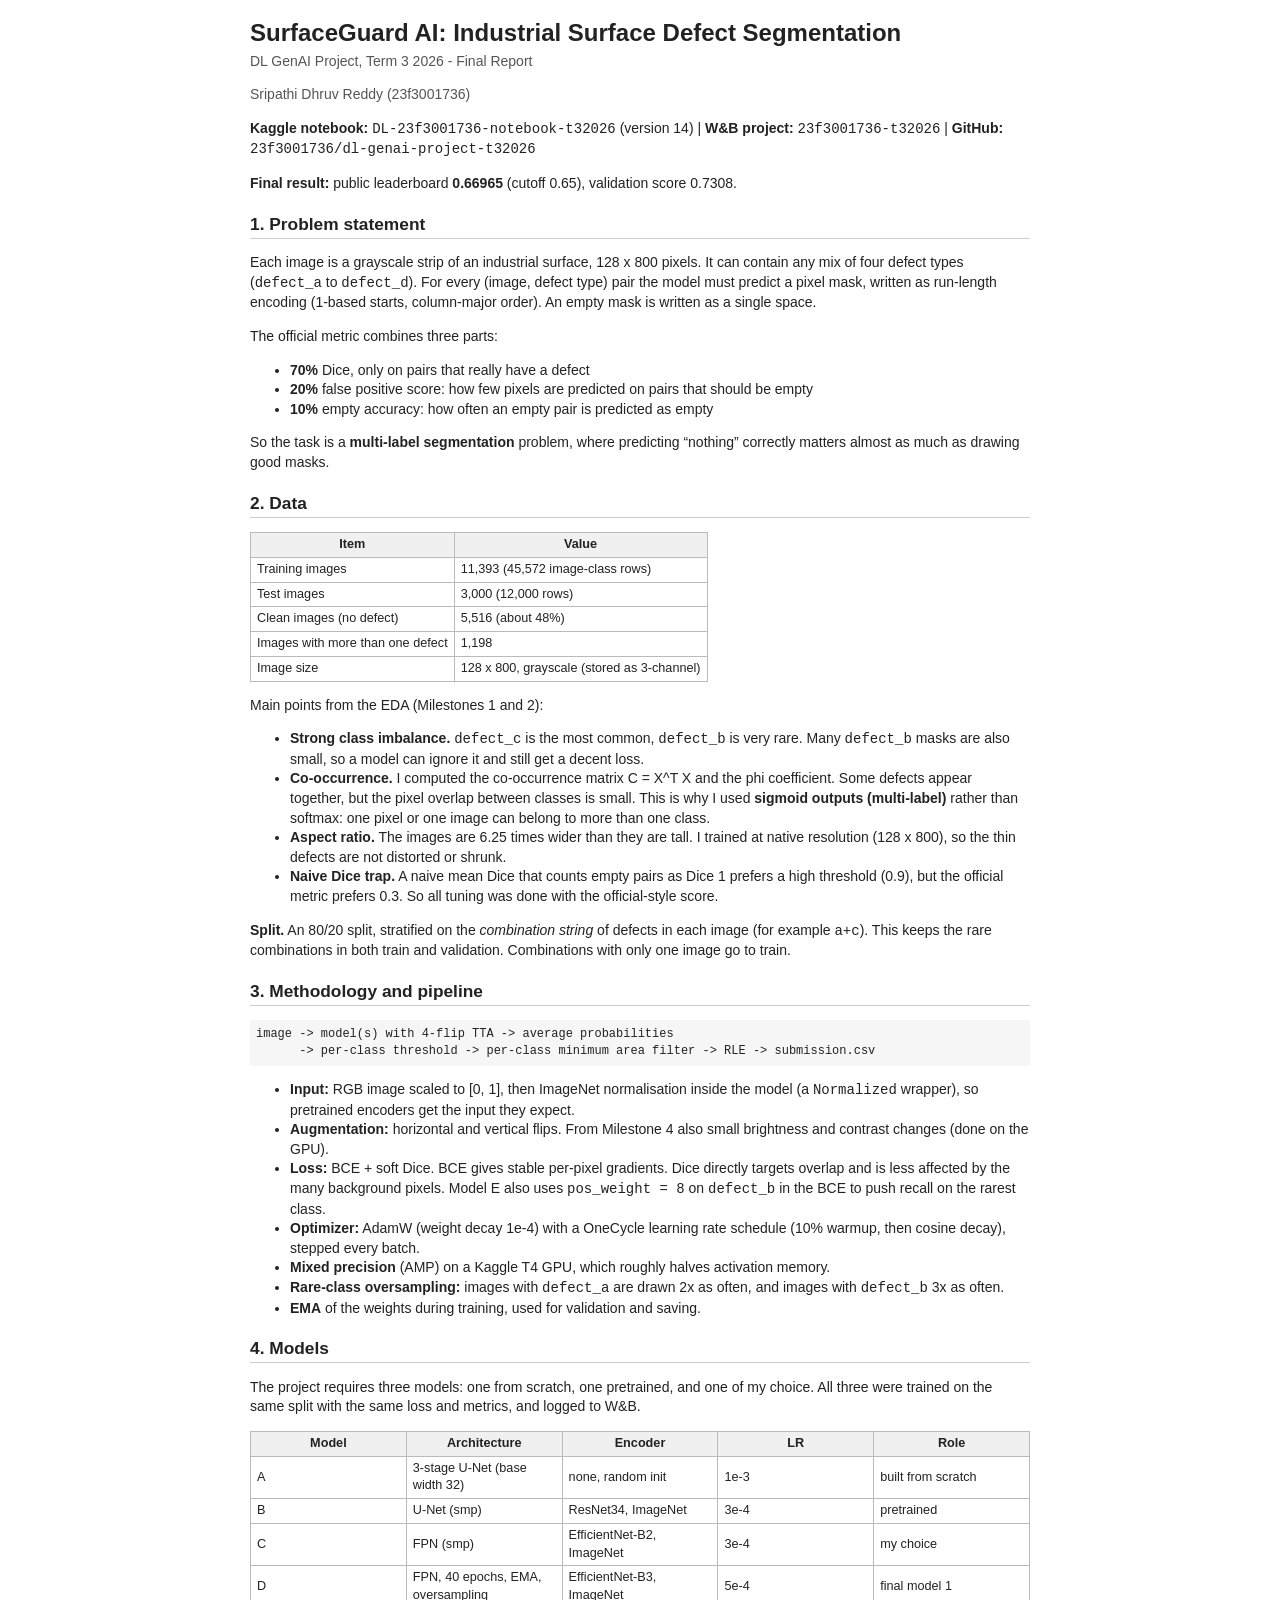
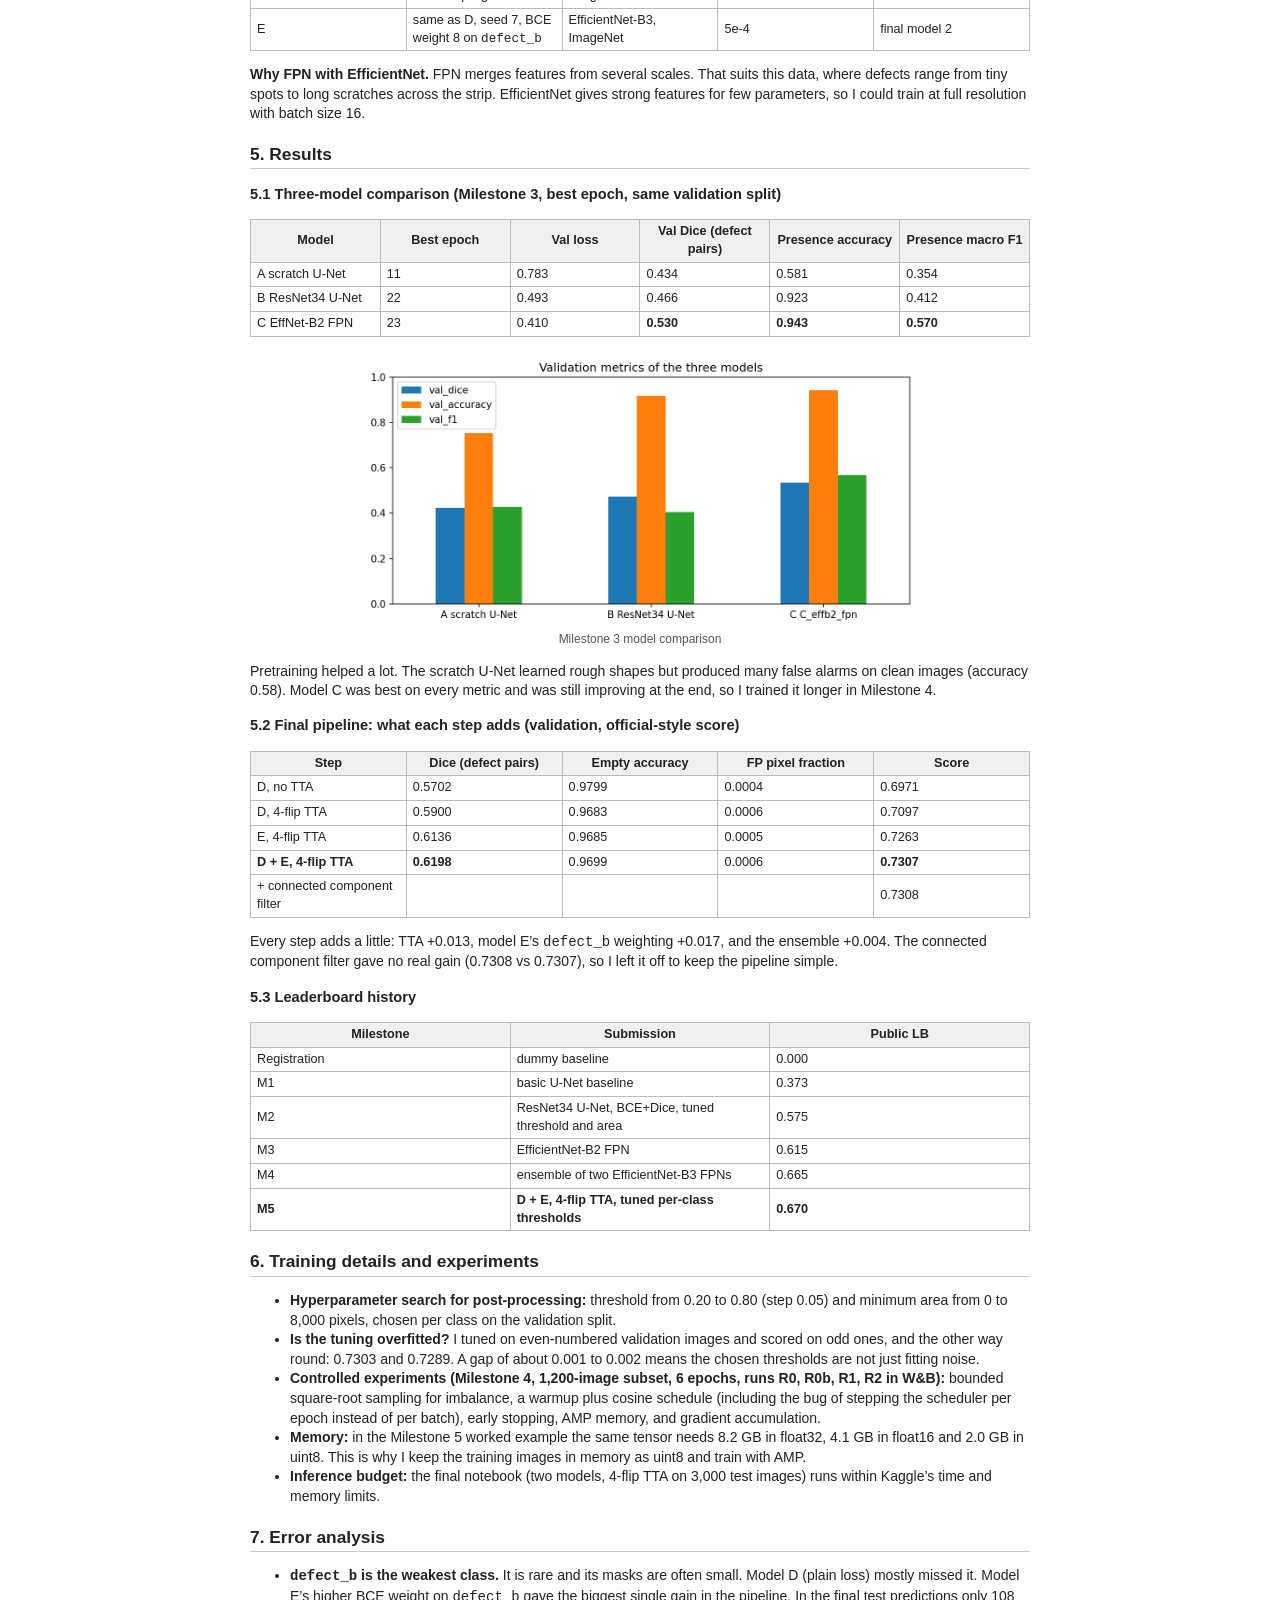
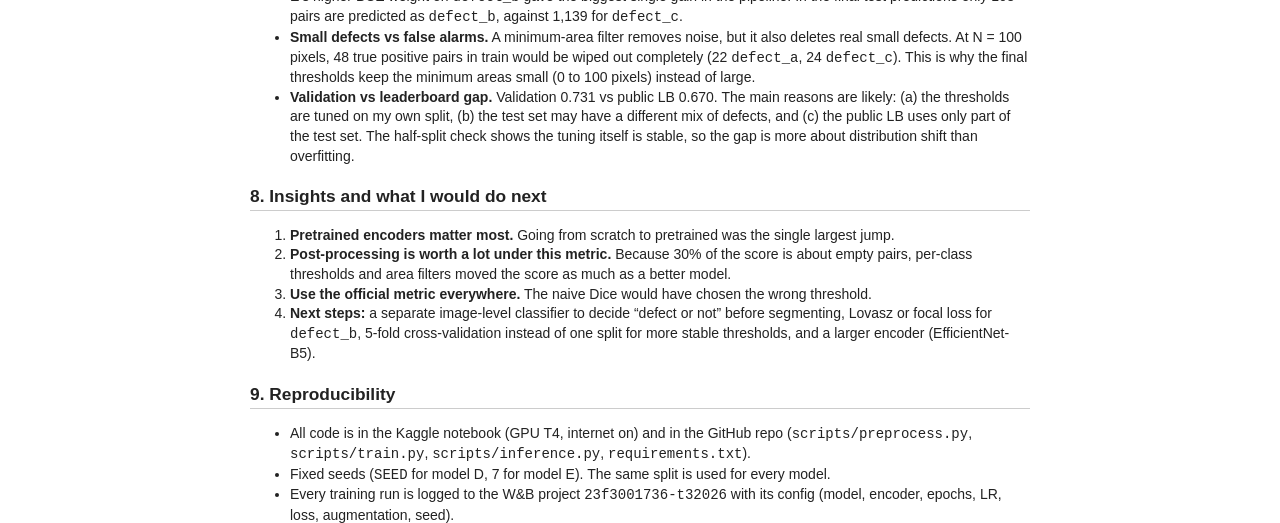
==== reports/final/report.html @ 0ddbcb88 "Add final report and Milestone 5 notes in README Co-Authored-By: Claude Opus 5.5 <noreply@anthropic." ====
<!DOCTYPE html>
<html xmlns="http://www.w3.org/1999/xhtml" lang xml:lang>
<head>
  <meta charset="utf-8" />
  <meta name="generator" content="pandoc" />
  <meta name="viewport" content="width=device-width, initial-scale=1.0, user-scalable=yes" />
  <meta name="author" content="Sripathi Dhruv Reddy (23f3001736)" />
  <title>SurfaceGuard AI: Industrial Surface Defect Segmentation</title>
  <style>

code{white-space: pre-wrap;}
span.smallcaps{font-variant: small-caps;}
div.columns{display: flex; gap: min(4vw, 1.5em);}
div.column{flex: auto; overflow-x: auto;}
div.hanging-indent{margin-left: 1.5em; text-indent: -1.5em;}

ul.task-list[class]{list-style: none;}
ul.task-list li input[type="checkbox"] {
font-size: inherit;
width: 0.8em;
margin: 0 0.8em 0.2em -1.6em;
vertical-align: middle;
}
.display.math{display: block; text-align: center; margin: 0.5rem auto;}
</style>
  <style type="text/css">body{font-family:Helvetica,Arial,sans-serif;font-size:10.5pt;line-height:1.4;max-width:780px;margin:auto;color:#222}
h1.title{font-size:18pt;margin-bottom:0}.subtitle{margin-top:2px;color:#555}.author{color:#555}
h2{font-size:13pt;border-bottom:1px solid #ccc;padding-bottom:2px;margin-top:18px}h3{font-size:11pt}
table{border-collapse:collapse;margin:6px 0;font-size:9.5pt}th,td{border:1px solid #bbb;padding:3px 6px}th{background:#f0f0f0}
pre{background:#f6f6f6;padding:6px;font-size:9pt}img{display:block;margin:auto}figcaption{text-align:center;font-size:9pt;color:#555}
@page{size:A4;margin:16mm}
</style>
</head>
<body>
<header id="title-block-header">
<h1 class="title">SurfaceGuard AI: Industrial Surface Defect
Segmentation</h1>
<p class="subtitle">DL GenAI Project, Term 3 2026 - Final Report</p>
<p class="author">Sripathi Dhruv Reddy (23f3001736)</p>
</header>
<p><strong>Kaggle notebook:</strong>
<code>DL-23f3001736-notebook-t32026</code> (version 14) |
<strong>W&amp;B project:</strong> <code>23f3001736-t32026</code> |
<strong>GitHub:</strong>
<code>23f3001736/dl-genai-project-t32026</code></p>
<p><strong>Final result:</strong> public leaderboard
<strong>0.66965</strong> (cutoff 0.65), validation score 0.7308.</p>
<h2 id="problem-statement">1. Problem statement</h2>
<p>Each image is a grayscale strip of an industrial surface, 128 x 800
pixels. It can contain any mix of four defect types
(<code>defect_a</code> to <code>defect_d</code>). For every (image,
defect type) pair the model must predict a pixel mask, written as
run-length encoding (1-based starts, column-major order). An empty mask
is written as a single space.</p>
<p>The official metric combines three parts:</p>
<ul>
<li><strong>70%</strong> Dice, only on pairs that really have a
defect</li>
<li><strong>20%</strong> false positive score: how few pixels are
predicted on pairs that should be empty</li>
<li><strong>10%</strong> empty accuracy: how often an empty pair is
predicted as empty</li>
</ul>
<p>So the task is a <strong>multi-label segmentation</strong> problem,
where predicting “nothing” correctly matters almost as much as drawing
good masks.</p>
<h2 id="data">2. Data</h2>
<table>
<thead>
<tr>
<th>Item</th>
<th>Value</th>
</tr>
</thead>
<tbody>
<tr>
<td>Training images</td>
<td>11,393 (45,572 image-class rows)</td>
</tr>
<tr>
<td>Test images</td>
<td>3,000 (12,000 rows)</td>
</tr>
<tr>
<td>Clean images (no defect)</td>
<td>5,516 (about 48%)</td>
</tr>
<tr>
<td>Images with more than one defect</td>
<td>1,198</td>
</tr>
<tr>
<td>Image size</td>
<td>128 x 800, grayscale (stored as 3-channel)</td>
</tr>
</tbody>
</table>
<p>Main points from the EDA (Milestones 1 and 2):</p>
<ul>
<li><strong>Strong class imbalance.</strong> <code>defect_c</code> is
the most common, <code>defect_b</code> is very rare. Many
<code>defect_b</code> masks are also small, so a model can ignore it and
still get a decent loss.</li>
<li><strong>Co-occurrence.</strong> I computed the co-occurrence matrix
C = X^T X and the phi coefficient. Some defects appear together, but the
pixel overlap between classes is small. This is why I used
<strong>sigmoid outputs (multi-label)</strong> rather than softmax: one
pixel or one image can belong to more than one class.</li>
<li><strong>Aspect ratio.</strong> The images are 6.25 times wider than
they are tall. I trained at native resolution (128 x 800), so the thin
defects are not distorted or shrunk.</li>
<li><strong>Naive Dice trap.</strong> A naive mean Dice that counts
empty pairs as Dice 1 prefers a high threshold (0.9), but the official
metric prefers 0.3. So all tuning was done with the official-style
score.</li>
</ul>
<p><strong>Split.</strong> An 80/20 split, stratified on the
<em>combination string</em> of defects in each image (for example
<code>a+c</code>). This keeps the rare combinations in both train and
validation. Combinations with only one image go to train.</p>
<h2 id="methodology-and-pipeline">3. Methodology and pipeline</h2>
<pre><code>image -&gt; model(s) with 4-flip TTA -&gt; average probabilities
      -&gt; per-class threshold -&gt; per-class minimum area filter -&gt; RLE -&gt; submission.csv</code></pre>
<ul>
<li><strong>Input:</strong> RGB image scaled to [0, 1], then ImageNet
normalisation inside the model (a <code>Normalized</code> wrapper), so
pretrained encoders get the input they expect.</li>
<li><strong>Augmentation:</strong> horizontal and vertical flips. From
Milestone 4 also small brightness and contrast changes (done on the
GPU).</li>
<li><strong>Loss:</strong> BCE + soft Dice. BCE gives stable per-pixel
gradients. Dice directly targets overlap and is less affected by the
many background pixels. Model E also uses <code>pos_weight = 8</code> on
<code>defect_b</code> in the BCE to push recall on the rarest
class.</li>
<li><strong>Optimizer:</strong> AdamW (weight decay 1e-4) with a
OneCycle learning rate schedule (10% warmup, then cosine decay), stepped
every batch.</li>
<li><strong>Mixed precision</strong> (AMP) on a Kaggle T4 GPU, which
roughly halves activation memory.</li>
<li><strong>Rare-class oversampling:</strong> images with
<code>defect_a</code> are drawn 2x as often, and images with
<code>defect_b</code> 3x as often.</li>
<li><strong>EMA</strong> of the weights during training, used for
validation and saving.</li>
</ul>
<h2 id="models">4. Models</h2>
<p>The project requires three models: one from scratch, one pretrained,
and one of my choice. All three were trained on the same split with the
same loss and metrics, and logged to W&amp;B.</p>
<table>
<colgroup>
<col style="width: 20%" />
<col style="width: 20%" />
<col style="width: 20%" />
<col style="width: 20%" />
<col style="width: 20%" />
</colgroup>
<thead>
<tr>
<th>Model</th>
<th>Architecture</th>
<th>Encoder</th>
<th>LR</th>
<th>Role</th>
</tr>
</thead>
<tbody>
<tr>
<td>A</td>
<td>3-stage U-Net (base width 32)</td>
<td>none, random init</td>
<td>1e-3</td>
<td>built from scratch</td>
</tr>
<tr>
<td>B</td>
<td>U-Net (smp)</td>
<td>ResNet34, ImageNet</td>
<td>3e-4</td>
<td>pretrained</td>
</tr>
<tr>
<td>C</td>
<td>FPN (smp)</td>
<td>EfficientNet-B2, ImageNet</td>
<td>3e-4</td>
<td>my choice</td>
</tr>
<tr>
<td>D</td>
<td>FPN, 40 epochs, EMA, oversampling</td>
<td>EfficientNet-B3, ImageNet</td>
<td>5e-4</td>
<td>final model 1</td>
</tr>
<tr>
<td>E</td>
<td>same as D, seed 7, BCE weight 8 on <code>defect_b</code></td>
<td>EfficientNet-B3, ImageNet</td>
<td>5e-4</td>
<td>final model 2</td>
</tr>
</tbody>
</table>
<p><strong>Why FPN with EfficientNet.</strong> FPN merges features from
several scales. That suits this data, where defects range from tiny
spots to long scratches across the strip. EfficientNet gives strong
features for few parameters, so I could train at full resolution with
batch size 16.</p>
<h2 id="results">5. Results</h2>
<h3 id="three-model-comparison-milestone-3-best-epoch-same-validation-split">5.1
Three-model comparison (Milestone 3, best epoch, same validation
split)</h3>
<table style="width:100%;">
<colgroup>
<col style="width: 16%" />
<col style="width: 16%" />
<col style="width: 16%" />
<col style="width: 16%" />
<col style="width: 16%" />
<col style="width: 16%" />
</colgroup>
<thead>
<tr>
<th>Model</th>
<th>Best epoch</th>
<th>Val loss</th>
<th>Val Dice (defect pairs)</th>
<th>Presence accuracy</th>
<th>Presence macro F1</th>
</tr>
</thead>
<tbody>
<tr>
<td>A scratch U-Net</td>
<td>11</td>
<td>0.783</td>
<td>0.434</td>
<td>0.581</td>
<td>0.354</td>
</tr>
<tr>
<td>B ResNet34 U-Net</td>
<td>22</td>
<td>0.493</td>
<td>0.466</td>
<td>0.923</td>
<td>0.412</td>
</tr>
<tr>
<td>C EffNet-B2 FPN</td>
<td>23</td>
<td>0.410</td>
<td><strong>0.530</strong></td>
<td><strong>0.943</strong></td>
<td><strong>0.570</strong></td>
</tr>
</tbody>
</table>
<figure>
<img role="img" aria-label="Milestone 3 model comparison" src="[data-uri]" style="width:80.0%" alt="Milestone 3 model comparison" />
<figcaption aria-hidden="true">Milestone 3 model comparison</figcaption>
</figure>
<p>Pretraining helped a lot. The scratch U-Net learned rough shapes but
produced many false alarms on clean images (accuracy 0.58). Model C was
best on every metric and was still improving at the end, so I trained it
longer in Milestone 4.</p>
<h3 id="final-pipeline-what-each-step-adds-validation-official-style-score">5.2
Final pipeline: what each step adds (validation, official-style
score)</h3>
<table>
<colgroup>
<col style="width: 20%" />
<col style="width: 20%" />
<col style="width: 20%" />
<col style="width: 20%" />
<col style="width: 20%" />
</colgroup>
<thead>
<tr>
<th>Step</th>
<th>Dice (defect pairs)</th>
<th>Empty accuracy</th>
<th>FP pixel fraction</th>
<th>Score</th>
</tr>
</thead>
<tbody>
<tr>
<td>D, no TTA</td>
<td>0.5702</td>
<td>0.9799</td>
<td>0.0004</td>
<td>0.6971</td>
</tr>
<tr>
<td>D, 4-flip TTA</td>
<td>0.5900</td>
<td>0.9683</td>
<td>0.0006</td>
<td>0.7097</td>
</tr>
<tr>
<td>E, 4-flip TTA</td>
<td>0.6136</td>
<td>0.9685</td>
<td>0.0005</td>
<td>0.7263</td>
</tr>
<tr>
<td><strong>D + E, 4-flip TTA</strong></td>
<td><strong>0.6198</strong></td>
<td>0.9699</td>
<td>0.0006</td>
<td><strong>0.7307</strong></td>
</tr>
<tr>
<td>+ connected component filter</td>
<td></td>
<td></td>
<td></td>
<td>0.7308</td>
</tr>
</tbody>
</table>
<p>Every step adds a little: TTA +0.013, model E’s <code>defect_b</code>
weighting +0.017, and the ensemble +0.004. The connected component
filter gave no real gain (0.7308 vs 0.7307), so I left it off to keep
the pipeline simple.</p>
<h3 id="leaderboard-history">5.3 Leaderboard history</h3>
<table>
<colgroup>
<col style="width: 33%" />
<col style="width: 33%" />
<col style="width: 33%" />
</colgroup>
<thead>
<tr>
<th>Milestone</th>
<th>Submission</th>
<th>Public LB</th>
</tr>
</thead>
<tbody>
<tr>
<td>Registration</td>
<td>dummy baseline</td>
<td>0.000</td>
</tr>
<tr>
<td>M1</td>
<td>basic U-Net baseline</td>
<td>0.373</td>
</tr>
<tr>
<td>M2</td>
<td>ResNet34 U-Net, BCE+Dice, tuned threshold and area</td>
<td>0.575</td>
</tr>
<tr>
<td>M3</td>
<td>EfficientNet-B2 FPN</td>
<td>0.615</td>
</tr>
<tr>
<td>M4</td>
<td>ensemble of two EfficientNet-B3 FPNs</td>
<td>0.665</td>
</tr>
<tr>
<td><strong>M5</strong></td>
<td><strong>D + E, 4-flip TTA, tuned per-class thresholds</strong></td>
<td><strong>0.670</strong></td>
</tr>
</tbody>
</table>
<h2 id="training-details-and-experiments">6. Training details and
experiments</h2>
<ul>
<li><strong>Hyperparameter search for post-processing:</strong>
threshold from 0.20 to 0.80 (step 0.05) and minimum area from 0 to 8,000
pixels, chosen per class on the validation split.</li>
<li><strong>Is the tuning overfitted?</strong> I tuned on even-numbered
validation images and scored on odd ones, and the other way round:
0.7303 and 0.7289. A gap of about 0.001 to 0.002 means the chosen
thresholds are not just fitting noise.</li>
<li><strong>Controlled experiments (Milestone 4, 1,200-image subset, 6
epochs, runs R0, R0b, R1, R2 in W&amp;B):</strong> bounded square-root
sampling for imbalance, a warmup plus cosine schedule (including the bug
of stepping the scheduler per epoch instead of per batch), early
stopping, AMP memory, and gradient accumulation.</li>
<li><strong>Memory:</strong> in the Milestone 5 worked example the same
tensor needs 8.2 GB in float32, 4.1 GB in float16 and 2.0 GB in uint8.
This is why I keep the training images in memory as uint8 and train with
AMP.</li>
<li><strong>Inference budget:</strong> the final notebook (two models,
4-flip TTA on 3,000 test images) runs within Kaggle’s time and memory
limits.</li>
</ul>
<h2 id="error-analysis">7. Error analysis</h2>
<ul>
<li><strong><code>defect_b</code> is the weakest class.</strong> It is
rare and its masks are often small. Model D (plain loss) mostly missed
it. Model E’s higher BCE weight on <code>defect_b</code> gave the
biggest single gain in the pipeline. In the final test predictions only
108 pairs are predicted as <code>defect_b</code>, against 1,139 for
<code>defect_c</code>.</li>
<li><strong>Small defects vs false alarms.</strong> A minimum-area
filter removes noise, but it also deletes real small defects. At N = 100
pixels, 48 true positive pairs in train would be wiped out completely
(22 <code>defect_a</code>, 24 <code>defect_c</code>). This is why the
final thresholds keep the minimum areas small (0 to 100 pixels) instead
of large.</li>
<li><strong>Validation vs leaderboard gap.</strong> Validation 0.731 vs
public LB 0.670. The main reasons are likely: (a) the thresholds are
tuned on my own split, (b) the test set may have a different mix of
defects, and (c) the public LB uses only part of the test set. The
half-split check shows the tuning itself is stable, so the gap is more
about distribution shift than overfitting.</li>
</ul>
<h2 id="insights-and-what-i-would-do-next">8. Insights and what I would
do next</h2>
<ol type="1">
<li><strong>Pretrained encoders matter most.</strong> Going from scratch
to pretrained was the single largest jump.</li>
<li><strong>Post-processing is worth a lot under this metric.</strong>
Because 30% of the score is about empty pairs, per-class thresholds and
area filters moved the score as much as a better model.</li>
<li><strong>Use the official metric everywhere.</strong> The naive Dice
would have chosen the wrong threshold.</li>
<li><strong>Next steps:</strong> a separate image-level classifier to
decide “defect or not” before segmenting, Lovasz or focal loss for
<code>defect_b</code>, 5-fold cross-validation instead of one split for
more stable thresholds, and a larger encoder (EfficientNet-B5).</li>
</ol>
<h2 id="reproducibility">9. Reproducibility</h2>
<ul>
<li>All code is in the Kaggle notebook (GPU T4, internet on) and in the
GitHub repo (<code>scripts/preprocess.py</code>,
<code>scripts/train.py</code>, <code>scripts/inference.py</code>,
<code>requirements.txt</code>).</li>
<li>Fixed seeds (<code>SEED</code> for model D, 7 for model E). The same
split is used for every model.</li>
<li>Every training run is logged to the W&amp;B project
<code>23f3001736-t32026</code> with its config (model, encoder, epochs,
LR, loss, augmentation, seed).</li>
</ul>
</body>
</html>
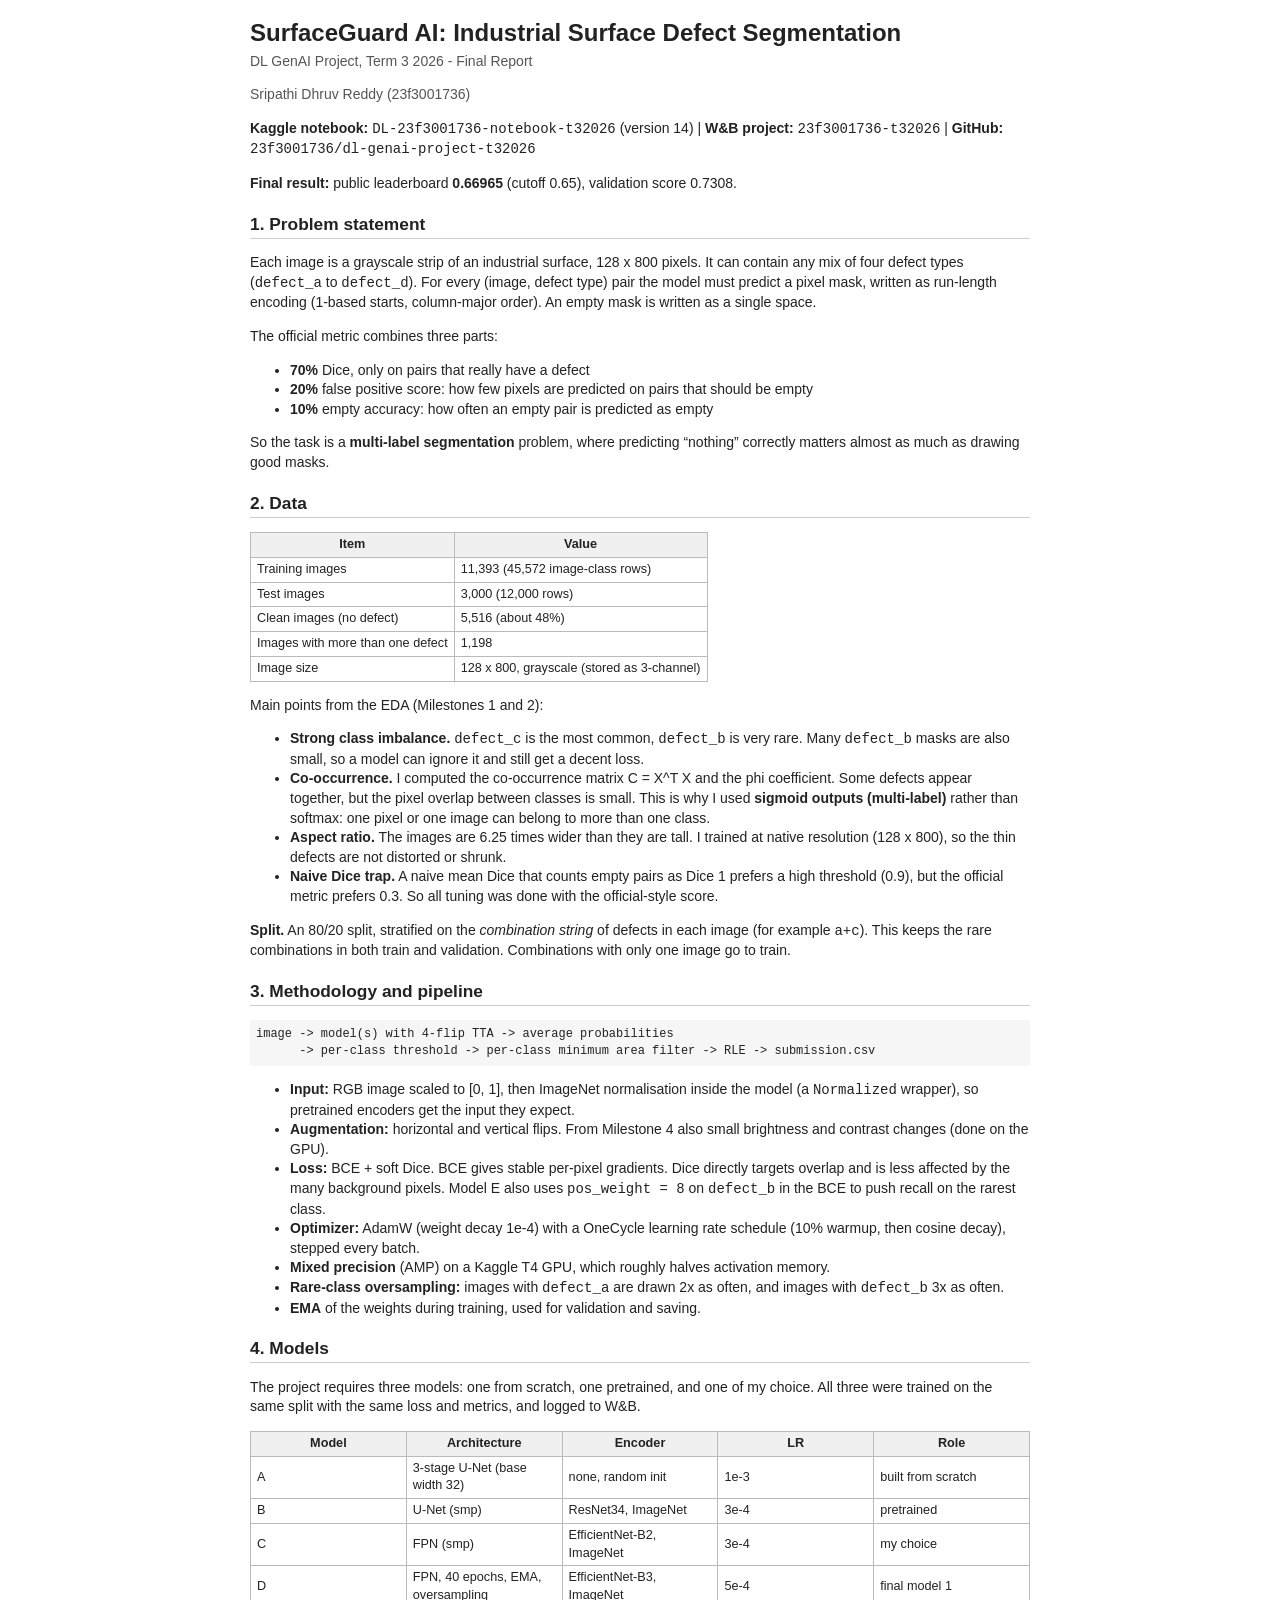
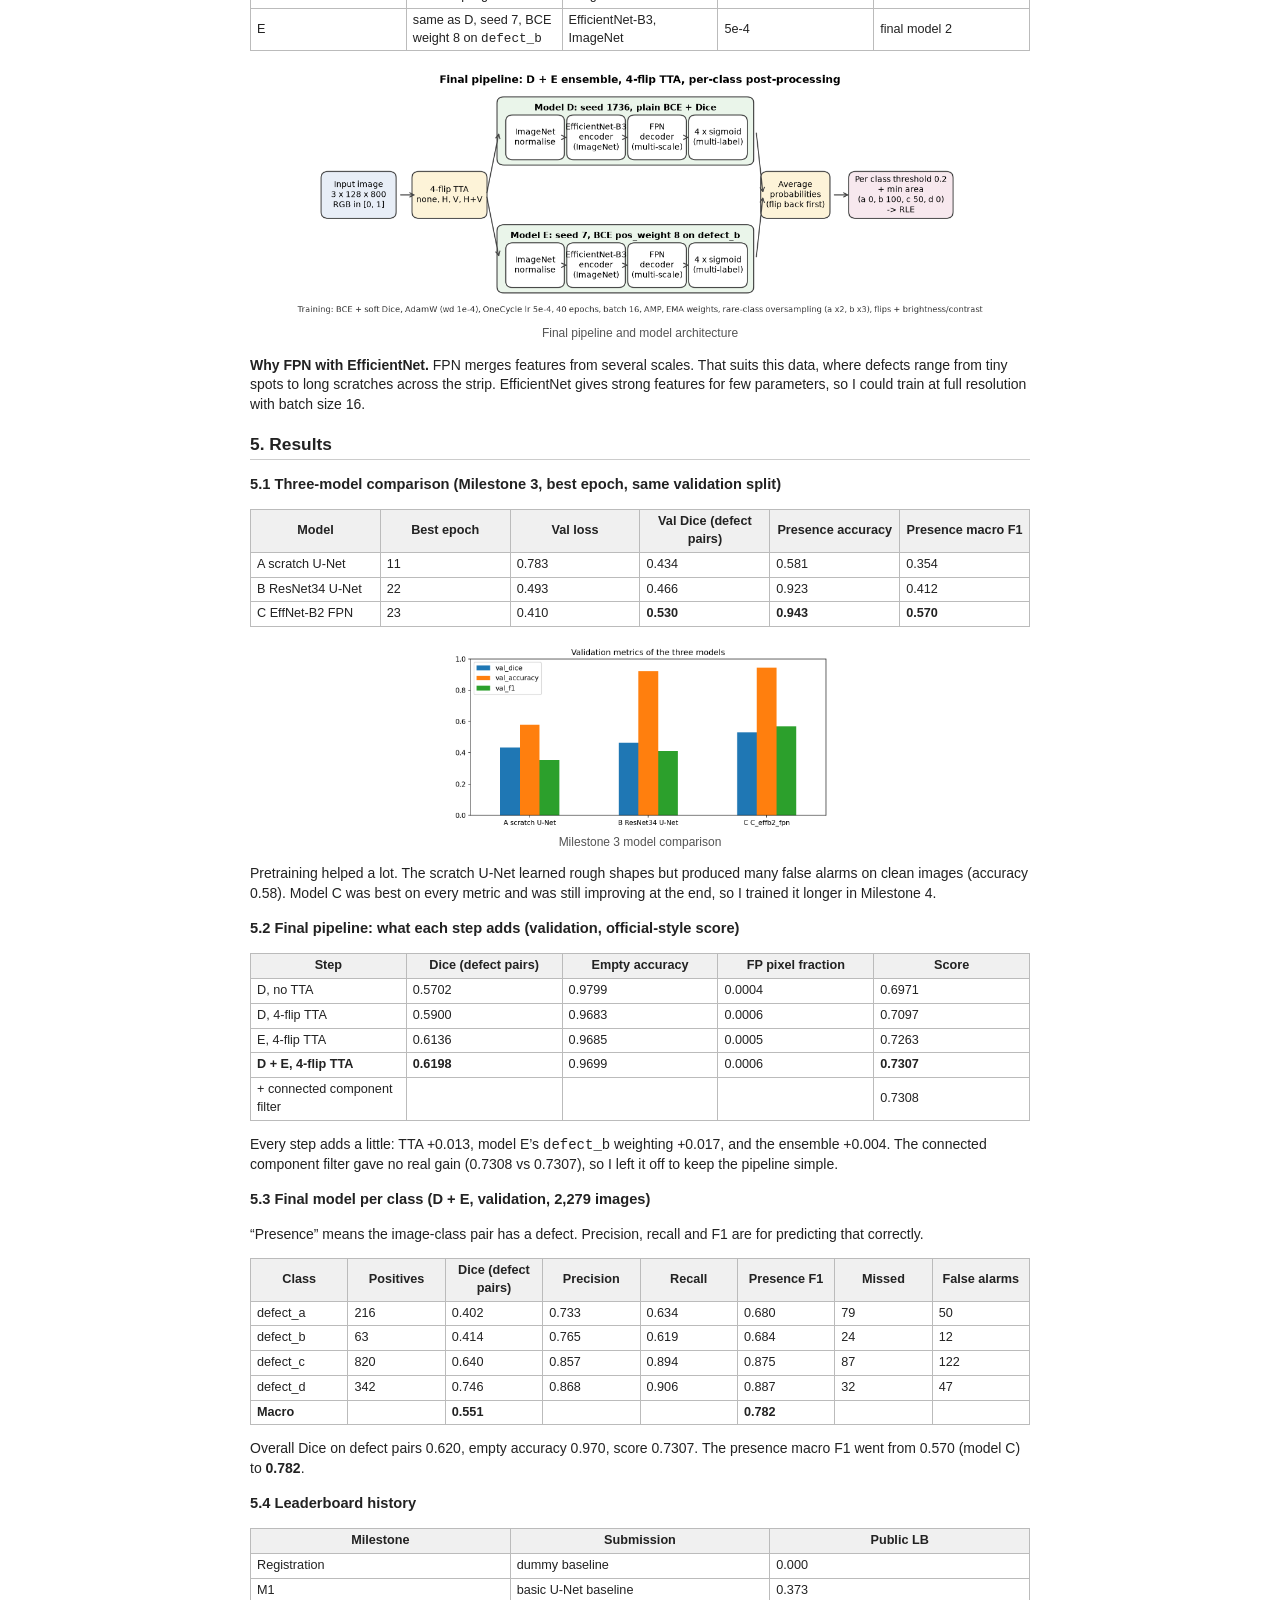
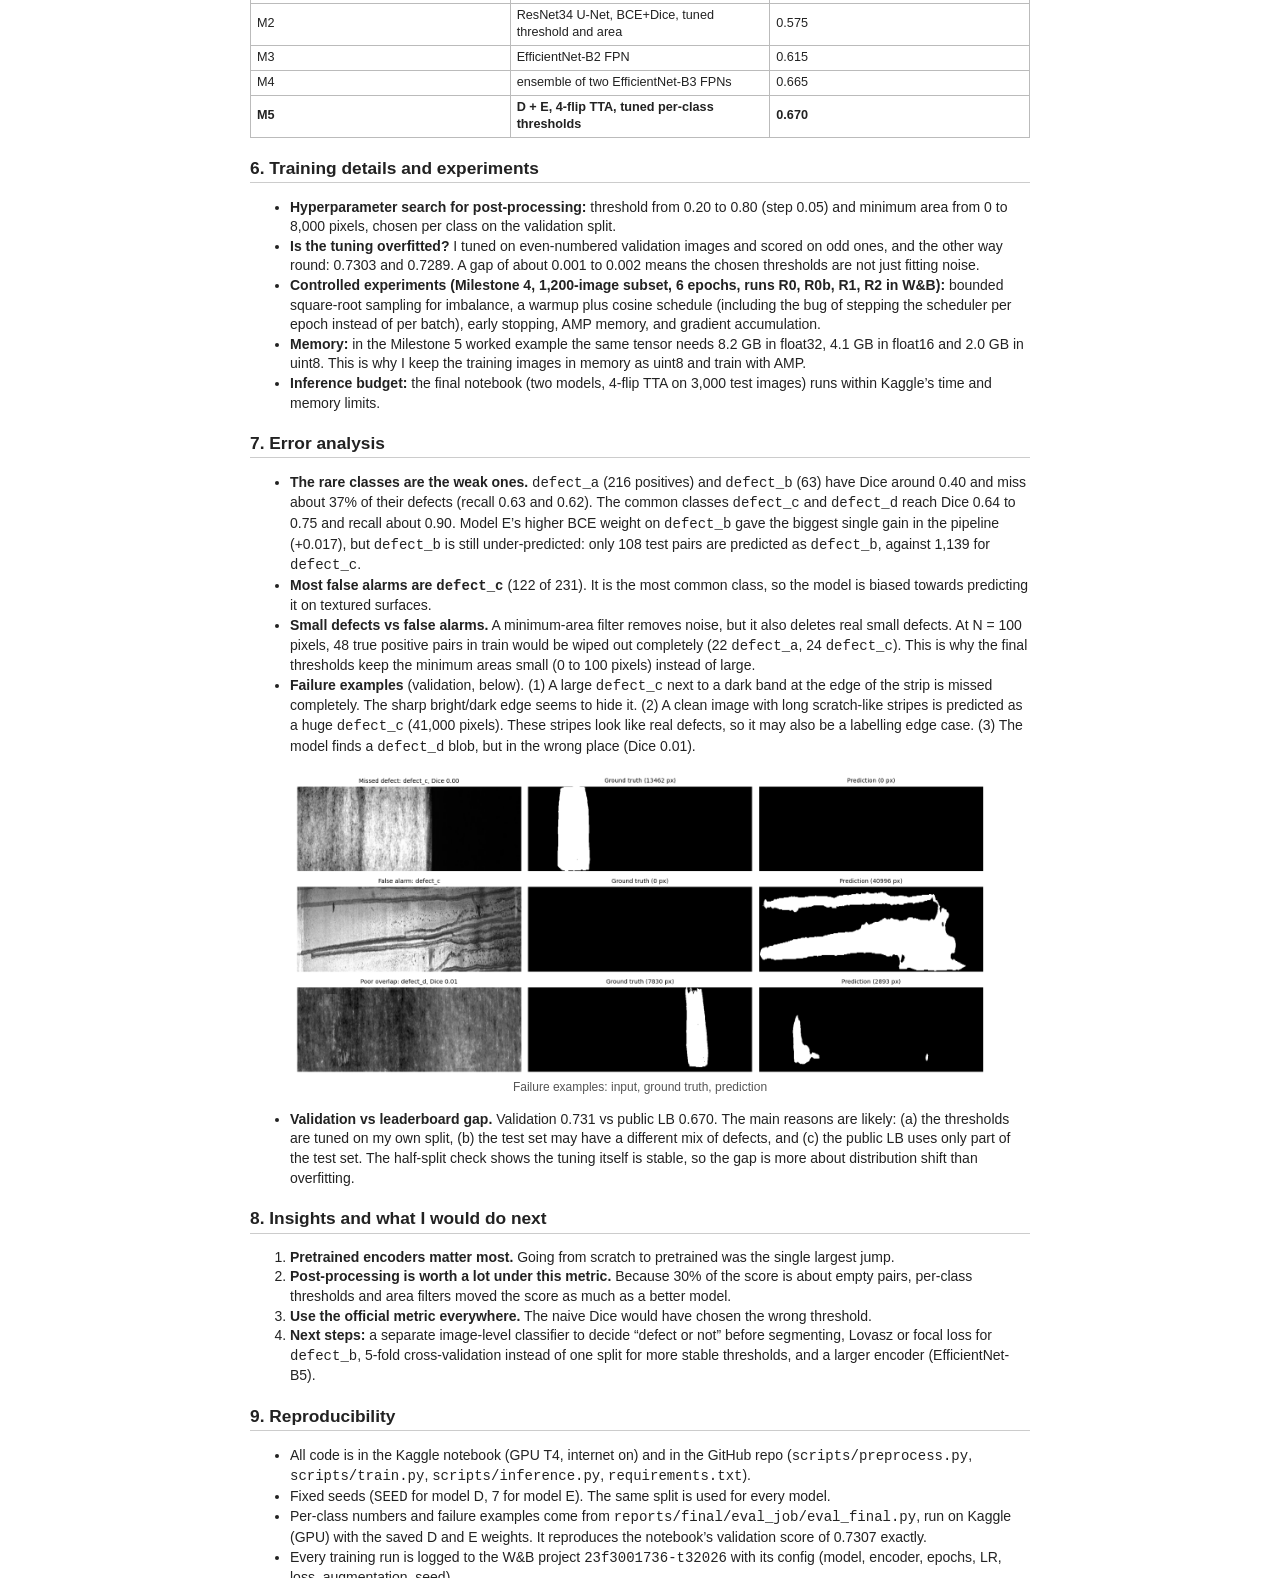
==== commit 4bfd3939: "Report: add architecture diagram, per-class results with macro F1, failure examples Per-class number" ====
--- a/reports/final/report.html
+++ b/reports/final/report.html
@@ -203,6 +203,11 @@
 </tr>
 </tbody>
 </table>
+<figure>
+<img role="img" aria-label="Final pipeline and model architecture" src="[data-uri]" style="width:100.0%" alt="Final pipeline and model architecture" />
+<figcaption aria-hidden="true">Final pipeline and model
+architecture</figcaption>
+</figure>
 <p><strong>Why FPN with EfficientNet.</strong> FPN merges features from
 several scales. That suits this data, where defects range from tiny
 spots to long scratches across the strip. EfficientNet gives strong
@@ -259,7 +264,7 @@
 </tbody>
 </table>
 <figure>
-<img role="img" aria-label="Milestone 3 model comparison" src="[data-uri]" style="width:80.0%" alt="Milestone 3 model comparison" />
+<img role="img" aria-label="Milestone 3 model comparison" src="[data-uri]" style="width:55.0%" alt="Milestone 3 model comparison" />
 <figcaption aria-hidden="true">Milestone 3 model comparison</figcaption>
 </figure>
 <p>Pretraining helped a lot. The scratch U-Net learned rough shapes but
@@ -328,7 +333,90 @@
 weighting +0.017, and the ensemble +0.004. The connected component
 filter gave no real gain (0.7308 vs 0.7307), so I left it off to keep
 the pipeline simple.</p>
-<h3 id="leaderboard-history">5.3 Leaderboard history</h3>
+<h3 id="final-model-per-class-d-e-validation-2279-images">5.3 Final
+model per class (D + E, validation, 2,279 images)</h3>
+<p>“Presence” means the image-class pair has a defect. Precision, recall
+and F1 are for predicting that correctly.</p>
+<table>
+<colgroup>
+<col style="width: 12%" />
+<col style="width: 12%" />
+<col style="width: 12%" />
+<col style="width: 12%" />
+<col style="width: 12%" />
+<col style="width: 12%" />
+<col style="width: 12%" />
+<col style="width: 12%" />
+</colgroup>
+<thead>
+<tr>
+<th>Class</th>
+<th>Positives</th>
+<th>Dice (defect pairs)</th>
+<th>Precision</th>
+<th>Recall</th>
+<th>Presence F1</th>
+<th>Missed</th>
+<th>False alarms</th>
+</tr>
+</thead>
+<tbody>
+<tr>
+<td>defect_a</td>
+<td>216</td>
+<td>0.402</td>
+<td>0.733</td>
+<td>0.634</td>
+<td>0.680</td>
+<td>79</td>
+<td>50</td>
+</tr>
+<tr>
+<td>defect_b</td>
+<td>63</td>
+<td>0.414</td>
+<td>0.765</td>
+<td>0.619</td>
+<td>0.684</td>
+<td>24</td>
+<td>12</td>
+</tr>
+<tr>
+<td>defect_c</td>
+<td>820</td>
+<td>0.640</td>
+<td>0.857</td>
+<td>0.894</td>
+<td>0.875</td>
+<td>87</td>
+<td>122</td>
+</tr>
+<tr>
+<td>defect_d</td>
+<td>342</td>
+<td>0.746</td>
+<td>0.868</td>
+<td>0.906</td>
+<td>0.887</td>
+<td>32</td>
+<td>47</td>
+</tr>
+<tr>
+<td><strong>Macro</strong></td>
+<td></td>
+<td><strong>0.551</strong></td>
+<td></td>
+<td></td>
+<td><strong>0.782</strong></td>
+<td></td>
+<td></td>
+</tr>
+</tbody>
+</table>
+<p>Overall Dice on defect pairs 0.620, empty accuracy 0.970, score
+0.7307. The presence macro F1 went from 0.570 (model C) to
+<strong>0.782</strong>.</p>
+<h3 id="leaderboard-history">5.4 Leaderboard history</h3>
 <table>
 <colgroup>
 <col style="width: 33%" />
@@ -400,18 +488,38 @@
 </ul>
 <h2 id="error-analysis">7. Error analysis</h2>
 <ul>
-<li><strong><code>defect_b</code> is the weakest class.</strong> It is
-rare and its masks are often small. Model D (plain loss) mostly missed
-it. Model E’s higher BCE weight on <code>defect_b</code> gave the
-biggest single gain in the pipeline. In the final test predictions only
-108 pairs are predicted as <code>defect_b</code>, against 1,139 for
-<code>defect_c</code>.</li>
+<li><strong>The rare classes are the weak ones.</strong>
+<code>defect_a</code> (216 positives) and <code>defect_b</code> (63)
+have Dice around 0.40 and miss about 37% of their defects (recall 0.63
+and 0.62). The common classes <code>defect_c</code> and
+<code>defect_d</code> reach Dice 0.64 to 0.75 and recall about 0.90.
+Model E’s higher BCE weight on <code>defect_b</code> gave the biggest
+single gain in the pipeline (+0.017), but <code>defect_b</code> is still
+under-predicted: only 108 test pairs are predicted as
+<code>defect_b</code>, against 1,139 for <code>defect_c</code>.</li>
+<li><strong>Most false alarms are <code>defect_c</code></strong> (122 of
+231). It is the most common class, so the model is biased towards
+predicting it on textured surfaces.</li>
 <li><strong>Small defects vs false alarms.</strong> A minimum-area
 filter removes noise, but it also deletes real small defects. At N = 100
 pixels, 48 true positive pairs in train would be wiped out completely
 (22 <code>defect_a</code>, 24 <code>defect_c</code>). This is why the
 final thresholds keep the minimum areas small (0 to 100 pixels) instead
 of large.</li>
+<li><strong>Failure examples</strong> (validation, below). (1) A large
+<code>defect_c</code> next to a dark band at the edge of the strip is
+missed completely. The sharp bright/dark edge seems to hide it. (2) A
+clean image with long scratch-like stripes is predicted as a huge
+<code>defect_c</code> (41,000 pixels). These stripes look like real
+defects, so it may also be a labelling edge case. (3) The model finds a
+<code>defect_d</code> blob, but in the wrong place (Dice 0.01).</li>
+</ul>
+<figure>
+<img role="img" aria-label="Failure examples: input, ground truth, prediction" src="[data-uri]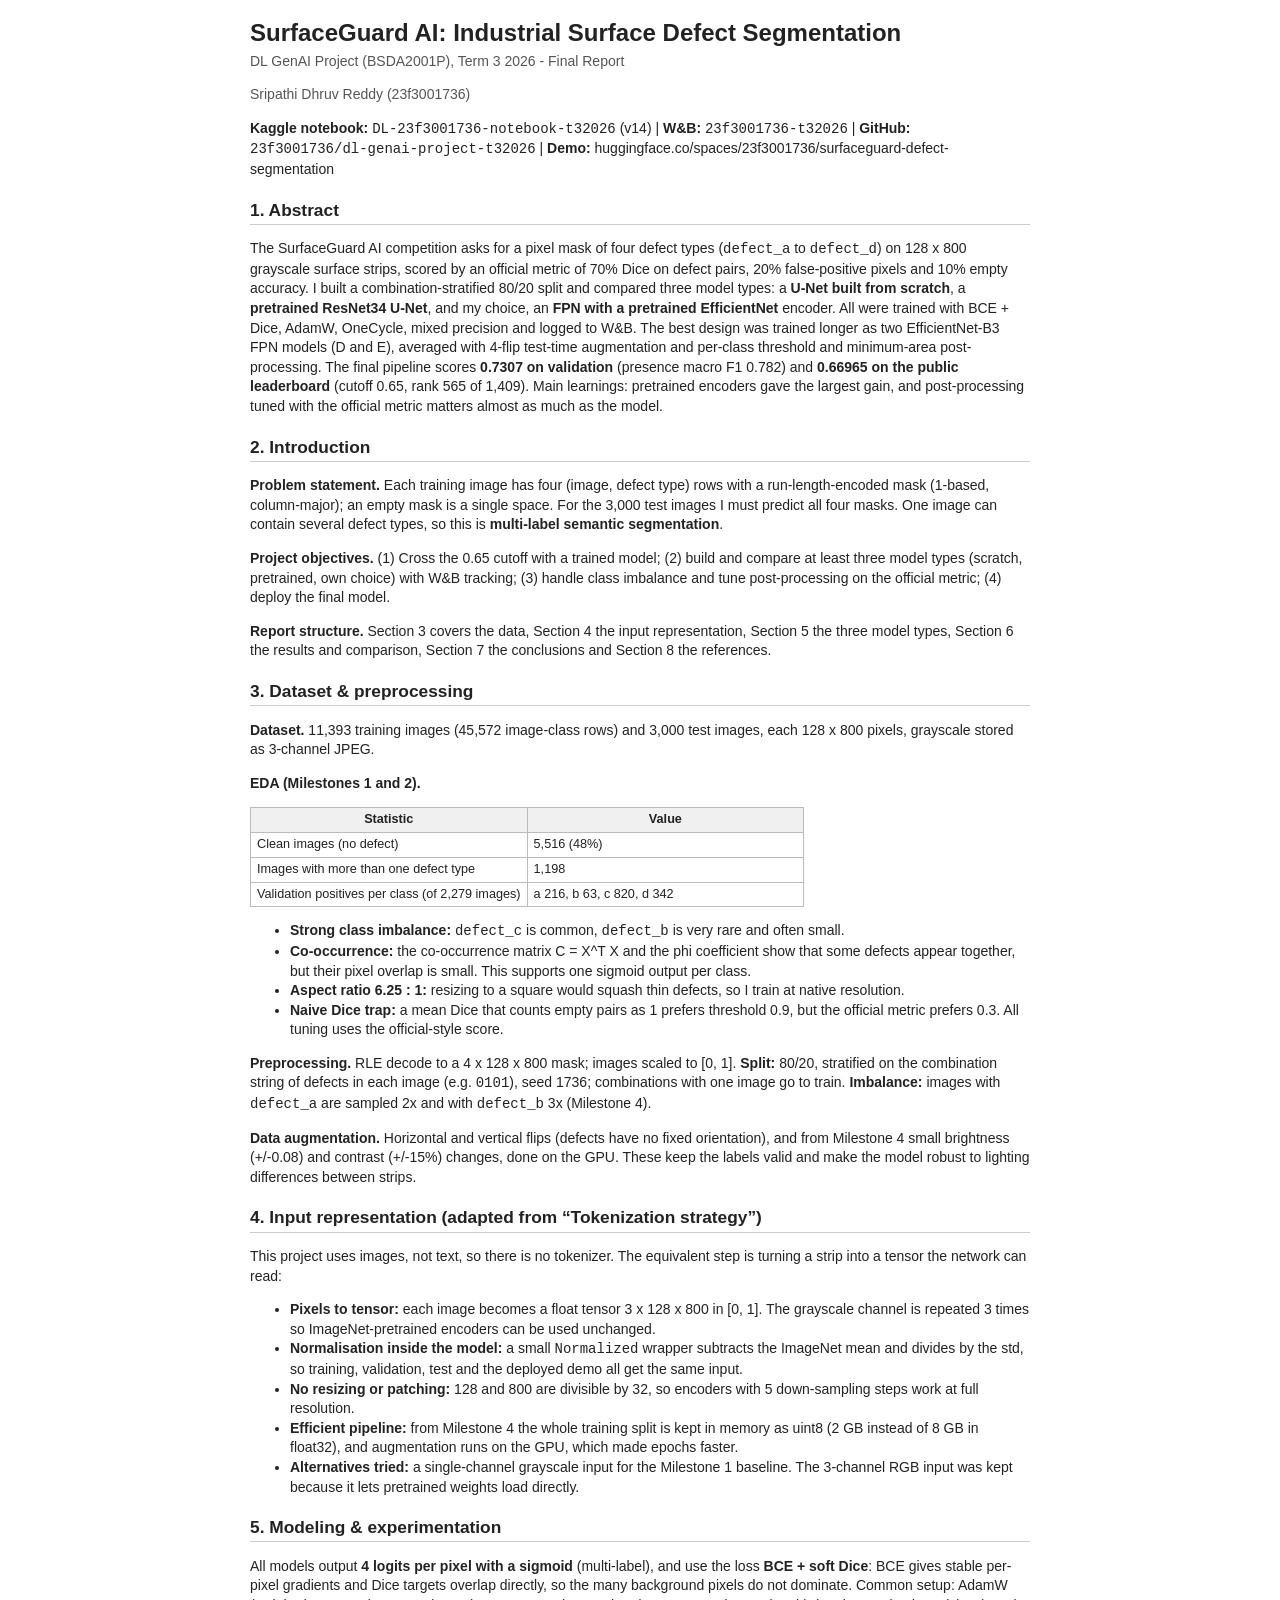
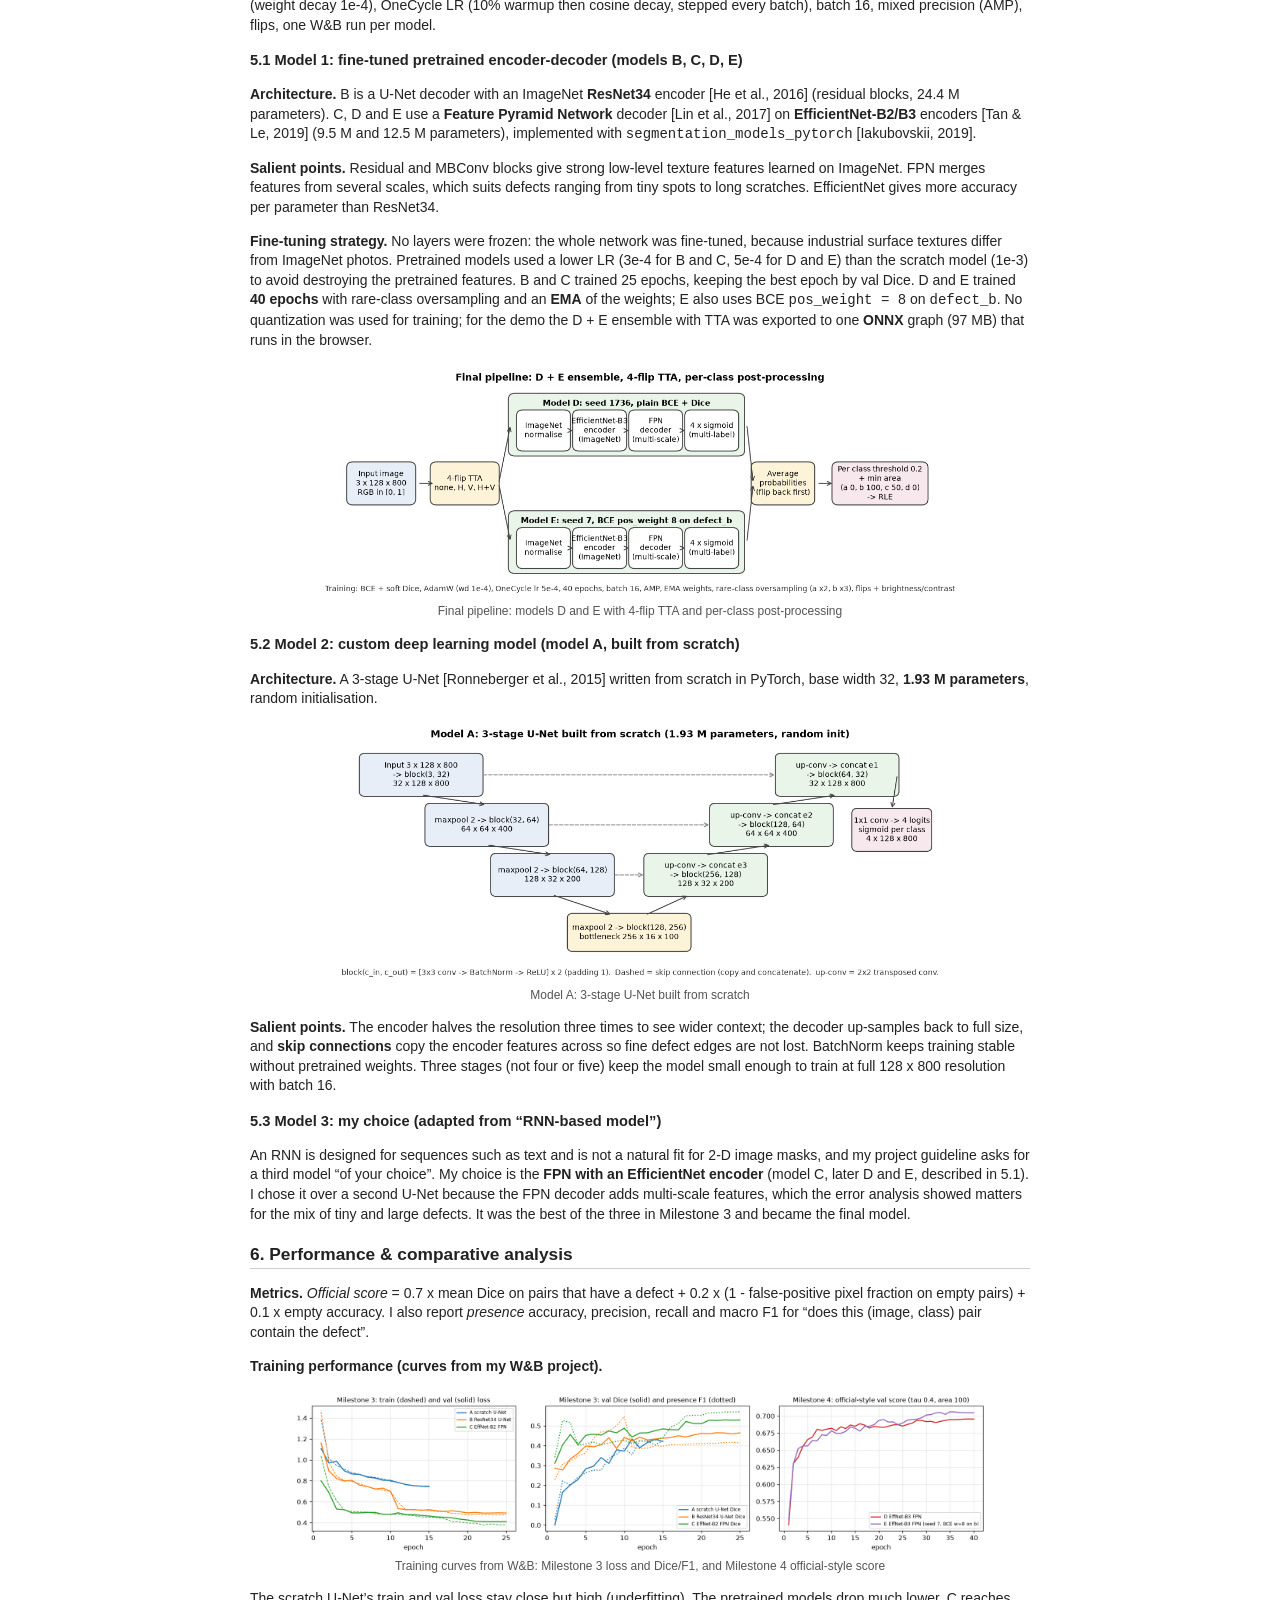
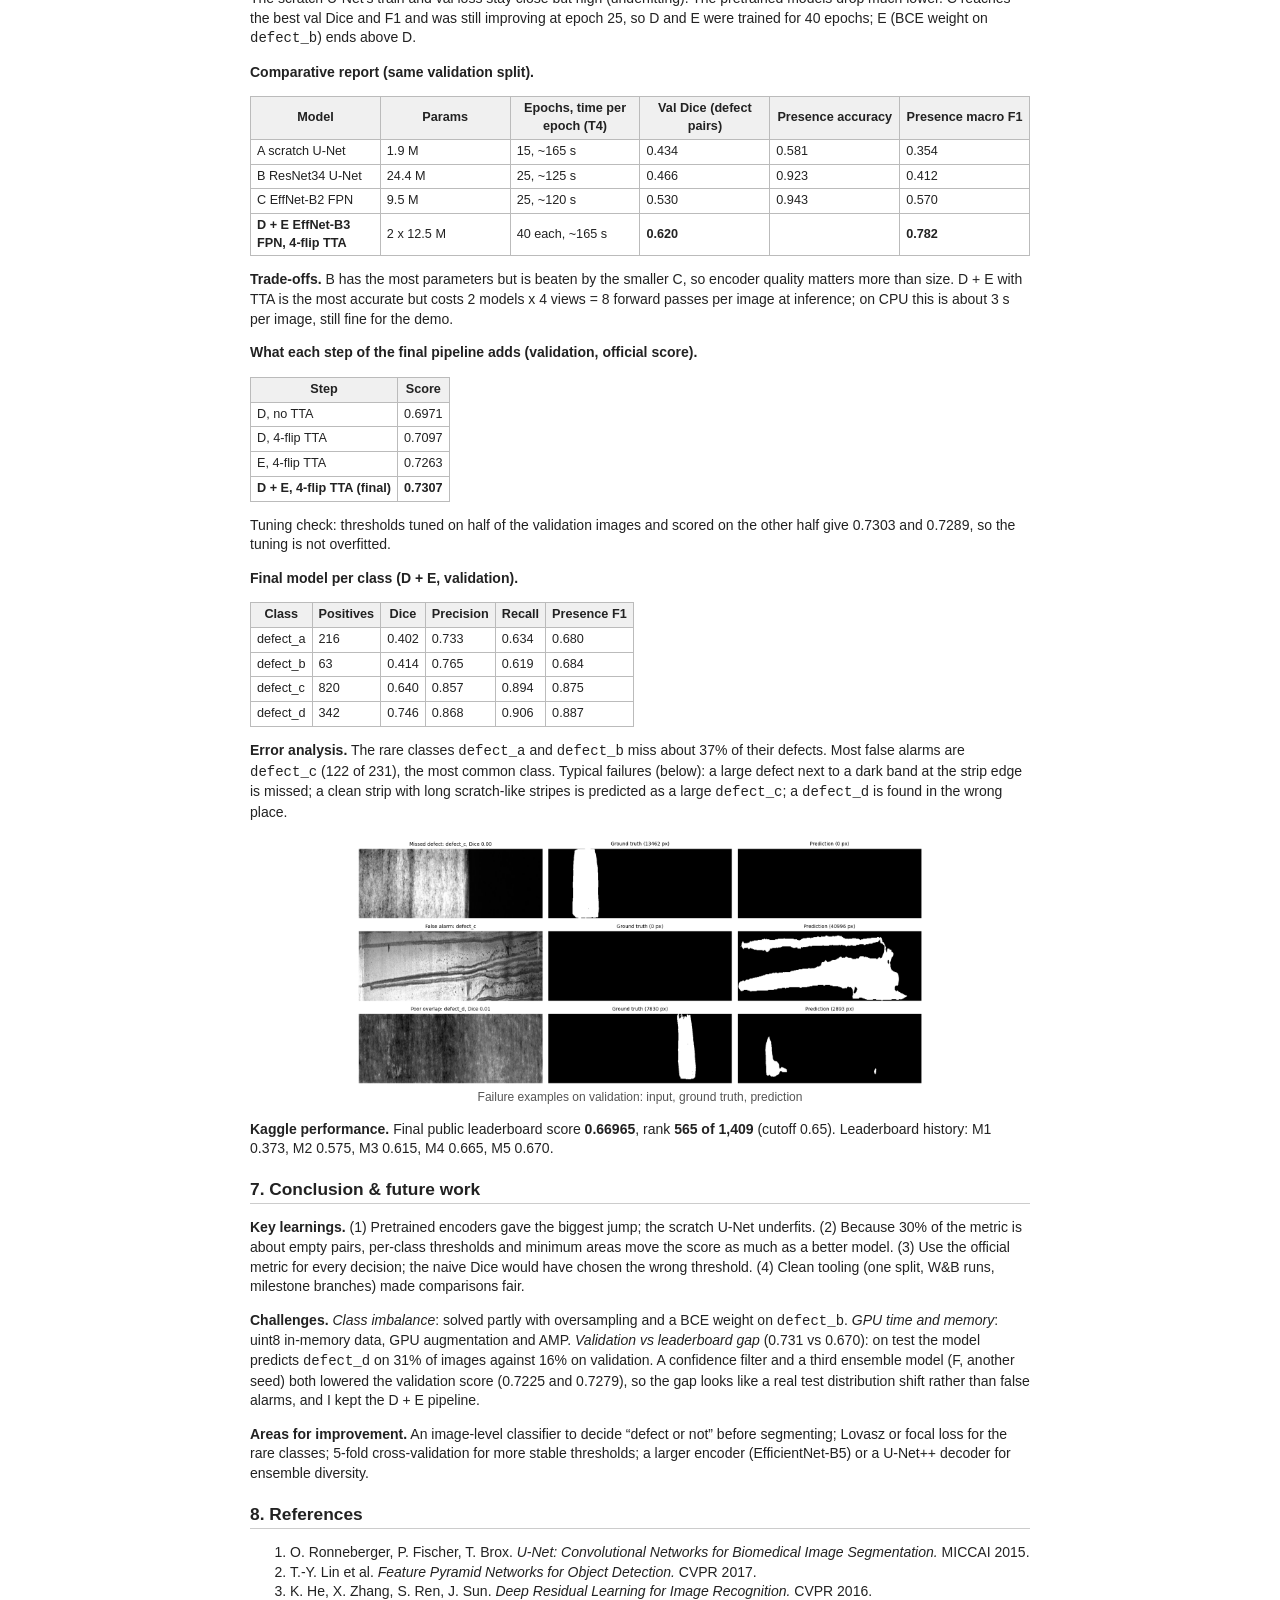
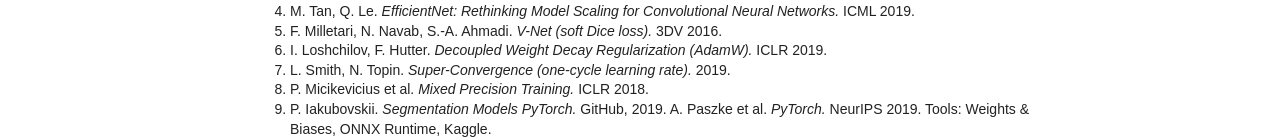
==== commit 4278cea2: "Merge milestone-5 into main Co-Authored-By: Claude Opus 5.5 <noreply@anthropic.com>" ====
--- a/reports/final/report.html
+++ b/reports/final/report.html
@@ -35,202 +35,228 @@
 <header id="title-block-header">
 <h1 class="title">SurfaceGuard AI: Industrial Surface Defect
 Segmentation</h1>
-<p class="subtitle">DL GenAI Project, Term 3 2026 - Final Report</p>
+<p class="subtitle">DL GenAI Project (BSDA2001P), Term 3 2026 - Final
+Report</p>
 <p class="author">Sripathi Dhruv Reddy (23f3001736)</p>
 </header>
 <p><strong>Kaggle notebook:</strong>
-<code>DL-23f3001736-notebook-t32026</code> (version 14) |
-<strong>W&amp;B project:</strong> <code>23f3001736-t32026</code> |
-<strong>GitHub:</strong>
-<code>23f3001736/dl-genai-project-t32026</code></p>
-<p><strong>Final result:</strong> public leaderboard
-<strong>0.66965</strong> (cutoff 0.65), validation score 0.7308.</p>
-<h2 id="problem-statement">1. Problem statement</h2>
-<p>Each image is a grayscale strip of an industrial surface, 128 x 800
-pixels. It can contain any mix of four defect types
-(<code>defect_a</code> to <code>defect_d</code>). For every (image,
-defect type) pair the model must predict a pixel mask, written as
-run-length encoding (1-based starts, column-major order). An empty mask
-is written as a single space.</p>
-<p>The official metric combines three parts:</p>
-<ul>
-<li><strong>70%</strong> Dice, only on pairs that really have a
-defect</li>
-<li><strong>20%</strong> false positive score: how few pixels are
-predicted on pairs that should be empty</li>
-<li><strong>10%</strong> empty accuracy: how often an empty pair is
-predicted as empty</li>
-</ul>
-<p>So the task is a <strong>multi-label segmentation</strong> problem,
-where predicting “nothing” correctly matters almost as much as drawing
-good masks.</p>
-<h2 id="data">2. Data</h2>
+<code>DL-23f3001736-notebook-t32026</code> (v14) |
+<strong>W&amp;B:</strong> <code>23f3001736-t32026</code> |
+<strong>GitHub:</strong> <code>23f3001736/dl-genai-project-t32026</code>
+| <strong>Demo:</strong>
+huggingface.co/spaces/23f3001736/surfaceguard-defect-segmentation</p>
+<h2 id="abstract">1. Abstract</h2>
+<p>The SurfaceGuard AI competition asks for a pixel mask of four defect
+types (<code>defect_a</code> to <code>defect_d</code>) on 128 x 800
+grayscale surface strips, scored by an official metric of 70% Dice on
+defect pairs, 20% false-positive pixels and 10% empty accuracy. I built
+a combination-stratified 80/20 split and compared three model types: a
+<strong>U-Net built from scratch</strong>, a <strong>pretrained ResNet34
+U-Net</strong>, and my choice, an <strong>FPN with a pretrained
+EfficientNet</strong> encoder. All were trained with BCE + Dice, AdamW,
+OneCycle, mixed precision and logged to W&amp;B. The best design was
+trained longer as two EfficientNet-B3 FPN models (D and E), averaged
+with 4-flip test-time augmentation and per-class threshold and
+minimum-area post-processing. The final pipeline scores <strong>0.7307
+on validation</strong> (presence macro F1 0.782) and <strong>0.66965 on
+the public leaderboard</strong> (cutoff 0.65, rank 565 of 1,409). Main
+learnings: pretrained encoders gave the largest gain, and
+post-processing tuned with the official metric matters almost as much as
+the model.</p>
+<h2 id="introduction">2. Introduction</h2>
+<p><strong>Problem statement.</strong> Each training image has four
+(image, defect type) rows with a run-length-encoded mask (1-based,
+column-major); an empty mask is a single space. For the 3,000 test
+images I must predict all four masks. One image can contain several
+defect types, so this is <strong>multi-label semantic
+segmentation</strong>.</p>
+<p><strong>Project objectives.</strong> (1) Cross the 0.65 cutoff with a
+trained model; (2) build and compare at least three model types
+(scratch, pretrained, own choice) with W&amp;B tracking; (3) handle
+class imbalance and tune post-processing on the official metric; (4)
+deploy the final model.</p>
+<p><strong>Report structure.</strong> Section 3 covers the data, Section
+4 the input representation, Section 5 the three model types, Section 6
+the results and comparison, Section 7 the conclusions and Section 8 the
+references.</p>
+<h2 id="dataset-preprocessing">3. Dataset &amp; preprocessing</h2>
+<p><strong>Dataset.</strong> 11,393 training images (45,572 image-class
+rows) and 3,000 test images, each 128 x 800 pixels, grayscale stored as
+3-channel JPEG.</p>
+<p><strong>EDA (Milestones 1 and 2).</strong></p>
 <table>
+<colgroup>
+<col style="width: 50%" />
+<col style="width: 50%" />
+</colgroup>
 <thead>
 <tr>
-<th>Item</th>
+<th>Statistic</th>
 <th>Value</th>
 </tr>
 </thead>
 <tbody>
 <tr>
-<td>Training images</td>
-<td>11,393 (45,572 image-class rows)</td>
-</tr>
-<tr>
-<td>Test images</td>
-<td>3,000 (12,000 rows)</td>
-</tr>
-<tr>
 <td>Clean images (no defect)</td>
-<td>5,516 (about 48%)</td>
-</tr>
-<tr>
-<td>Images with more than one defect</td>
+<td>5,516 (48%)</td>
+</tr>
+<tr>
+<td>Images with more than one defect type</td>
 <td>1,198</td>
 </tr>
 <tr>
-<td>Image size</td>
-<td>128 x 800, grayscale (stored as 3-channel)</td>
+<td>Validation positives per class (of 2,279 images)</td>
+<td>a 216, b 63, c 820, d 342</td>
 </tr>
 </tbody>
 </table>
-<p>Main points from the EDA (Milestones 1 and 2):</p>
 <ul>
-<li><strong>Strong class imbalance.</strong> <code>defect_c</code> is
-the most common, <code>defect_b</code> is very rare. Many
-<code>defect_b</code> masks are also small, so a model can ignore it and
-still get a decent loss.</li>
-<li><strong>Co-occurrence.</strong> I computed the co-occurrence matrix
-C = X^T X and the phi coefficient. Some defects appear together, but the
-pixel overlap between classes is small. This is why I used
-<strong>sigmoid outputs (multi-label)</strong> rather than softmax: one
-pixel or one image can belong to more than one class.</li>
-<li><strong>Aspect ratio.</strong> The images are 6.25 times wider than
-they are tall. I trained at native resolution (128 x 800), so the thin
-defects are not distorted or shrunk.</li>
-<li><strong>Naive Dice trap.</strong> A naive mean Dice that counts
-empty pairs as Dice 1 prefers a high threshold (0.9), but the official
-metric prefers 0.3. So all tuning was done with the official-style
-score.</li>
+<li><strong>Strong class imbalance:</strong> <code>defect_c</code> is
+common, <code>defect_b</code> is very rare and often small.</li>
+<li><strong>Co-occurrence:</strong> the co-occurrence matrix C = X^T X
+and the phi coefficient show that some defects appear together, but
+their pixel overlap is small. This supports one sigmoid output per
+class.</li>
+<li><strong>Aspect ratio 6.25 : 1:</strong> resizing to a square would
+squash thin defects, so I train at native resolution.</li>
+<li><strong>Naive Dice trap:</strong> a mean Dice that counts empty
+pairs as 1 prefers threshold 0.9, but the official metric prefers 0.3.
+All tuning uses the official-style score.</li>
 </ul>
-<p><strong>Split.</strong> An 80/20 split, stratified on the
-<em>combination string</em> of defects in each image (for example
-<code>a+c</code>). This keeps the rare combinations in both train and
-validation. Combinations with only one image go to train.</p>
-<h2 id="methodology-and-pipeline">3. Methodology and pipeline</h2>
-<pre><code>image -&gt; model(s) with 4-flip TTA -&gt; average probabilities
-      -&gt; per-class threshold -&gt; per-class minimum area filter -&gt; RLE -&gt; submission.csv</code></pre>
+<p><strong>Preprocessing.</strong> RLE decode to a 4 x 128 x 800 mask;
+images scaled to [0, 1]. <strong>Split:</strong> 80/20, stratified on
+the combination string of defects in each image
+(e.g. <code>0101</code>), seed 1736; combinations with one image go to
+train. <strong>Imbalance:</strong> images with <code>defect_a</code> are
+sampled 2x and with <code>defect_b</code> 3x (Milestone 4).</p>
+<p><strong>Data augmentation.</strong> Horizontal and vertical flips
+(defects have no fixed orientation), and from Milestone 4 small
+brightness (+/-0.08) and contrast (+/-15%) changes, done on the GPU.
+These keep the labels valid and make the model robust to lighting
+differences between strips.</p>
+<h2 id="input-representation-adapted-from-tokenization-strategy">4.
+Input representation (adapted from “Tokenization strategy”)</h2>
+<p>This project uses images, not text, so there is no tokenizer. The
+equivalent step is turning a strip into a tensor the network can
+read:</p>
 <ul>
-<li><strong>Input:</strong> RGB image scaled to [0, 1], then ImageNet
-normalisation inside the model (a <code>Normalized</code> wrapper), so
-pretrained encoders get the input they expect.</li>
-<li><strong>Augmentation:</strong> horizontal and vertical flips. From
-Milestone 4 also small brightness and contrast changes (done on the
-GPU).</li>
-<li><strong>Loss:</strong> BCE + soft Dice. BCE gives stable per-pixel
-gradients. Dice directly targets overlap and is less affected by the
-many background pixels. Model E also uses <code>pos_weight = 8</code> on
-<code>defect_b</code> in the BCE to push recall on the rarest
-class.</li>
-<li><strong>Optimizer:</strong> AdamW (weight decay 1e-4) with a
-OneCycle learning rate schedule (10% warmup, then cosine decay), stepped
-every batch.</li>
-<li><strong>Mixed precision</strong> (AMP) on a Kaggle T4 GPU, which
-roughly halves activation memory.</li>
-<li><strong>Rare-class oversampling:</strong> images with
-<code>defect_a</code> are drawn 2x as often, and images with
-<code>defect_b</code> 3x as often.</li>
-<li><strong>EMA</strong> of the weights during training, used for
-validation and saving.</li>
+<li><strong>Pixels to tensor:</strong> each image becomes a float tensor
+3 x 128 x 800 in [0, 1]. The grayscale channel is repeated 3 times so
+ImageNet-pretrained encoders can be used unchanged.</li>
+<li><strong>Normalisation inside the model:</strong> a small
+<code>Normalized</code> wrapper subtracts the ImageNet mean and divides
+by the std, so training, validation, test and the deployed demo all get
+the same input.</li>
+<li><strong>No resizing or patching:</strong> 128 and 800 are divisible
+by 32, so encoders with 5 down-sampling steps work at full
+resolution.</li>
+<li><strong>Efficient pipeline:</strong> from Milestone 4 the whole
+training split is kept in memory as uint8 (2 GB instead of 8 GB in
+float32), and augmentation runs on the GPU, which made epochs
+faster.</li>
+<li><strong>Alternatives tried:</strong> a single-channel grayscale
+input for the Milestone 1 baseline. The 3-channel RGB input was kept
+because it lets pretrained weights load directly.</li>
 </ul>
-<h2 id="models">4. Models</h2>
-<p>The project requires three models: one from scratch, one pretrained,
-and one of my choice. All three were trained on the same split with the
-same loss and metrics, and logged to W&amp;B.</p>
-<table>
+<h2 id="modeling-experimentation">5. Modeling &amp; experimentation</h2>
+<p>All models output <strong>4 logits per pixel with a sigmoid</strong>
+(multi-label), and use the loss <strong>BCE + soft Dice</strong>: BCE
+gives stable per-pixel gradients and Dice targets overlap directly, so
+the many background pixels do not dominate. Common setup: AdamW (weight
+decay 1e-4), OneCycle LR (10% warmup then cosine decay, stepped every
+batch), batch 16, mixed precision (AMP), flips, one W&amp;B run per
+model.</p>
+<h3 id="model-1-fine-tuned-pretrained-encoder-decoder-models-b-c-d-e">5.1
+Model 1: fine-tuned pretrained encoder-decoder (models B, C, D, E)</h3>
+<p><strong>Architecture.</strong> B is a U-Net decoder with an ImageNet
+<strong>ResNet34</strong> encoder [He et al., 2016] (residual blocks,
+24.4 M parameters). C, D and E use a <strong>Feature Pyramid
+Network</strong> decoder [Lin et al., 2017] on
+<strong>EfficientNet-B2/B3</strong> encoders [Tan &amp; Le, 2019] (9.5 M
+and 12.5 M parameters), implemented with
+<code>segmentation_models_pytorch</code> [Iakubovskii, 2019].</p>
+<p><strong>Salient points.</strong> Residual and MBConv blocks give
+strong low-level texture features learned on ImageNet. FPN merges
+features from several scales, which suits defects ranging from tiny
+spots to long scratches. EfficientNet gives more accuracy per parameter
+than ResNet34.</p>
+<p><strong>Fine-tuning strategy.</strong> No layers were frozen: the
+whole network was fine-tuned, because industrial surface textures differ
+from ImageNet photos. Pretrained models used a lower LR (3e-4 for B and
+C, 5e-4 for D and E) than the scratch model (1e-3) to avoid destroying
+the pretrained features. B and C trained 25 epochs, keeping the best
+epoch by val Dice. D and E trained <strong>40 epochs</strong> with
+rare-class oversampling and an <strong>EMA</strong> of the weights; E
+also uses BCE <code>pos_weight = 8</code> on <code>defect_b</code>. No
+quantization was used for training; for the demo the D + E ensemble with
+TTA was exported to one <strong>ONNX</strong> graph (97 MB) that runs in
+the browser.</p>
+<figure>
+<img role="img" aria-label="Final pipeline: models D and E with 4-flip TTA and per-class post-processing" src="[data-uri]" style="width:92.0%" alt="Final pipeline: models D and E with 4-flip TTA and per-class post-processing" />
+<figcaption aria-hidden="true">Final pipeline: models D and E with
+4-flip TTA and per-class post-processing</figcaption>
+</figure>
+<h3 id="model-2-custom-deep-learning-model-model-a-built-from-scratch">5.2
+Model 2: custom deep learning model (model A, built from scratch)</h3>
+<p><strong>Architecture.</strong> A 3-stage U-Net [Ronneberger et al.,
+2015] written from scratch in PyTorch, base width 32, <strong>1.93 M
+parameters</strong>, random initialisation.</p>
+<figure>
+<img role="img" aria-label="Model A: 3-stage U-Net built from scratch" src="[data-uri]" style="width:88.0%" alt="Model A: 3-stage U-Net built from scratch" />
+<figcaption aria-hidden="true">Model A: 3-stage U-Net built from
+scratch</figcaption>
+</figure>
+<p><strong>Salient points.</strong> The encoder halves the resolution
+three times to see wider context; the decoder up-samples back to full
+size, and <strong>skip connections</strong> copy the encoder features
+across so fine defect edges are not lost. BatchNorm keeps training
+stable without pretrained weights. Three stages (not four or five) keep
+the model small enough to train at full 128 x 800 resolution with batch
+16.</p>
+<h3 id="model-3-my-choice-adapted-from-rnn-based-model">5.3 Model 3: my
+choice (adapted from “RNN-based model”)</h3>
+<p>An RNN is designed for sequences such as text and is not a natural
+fit for 2-D image masks, and my project guideline asks for a third model
+“of your choice”. My choice is the <strong>FPN with an EfficientNet
+encoder</strong> (model C, later D and E, described in 5.1). I chose it
+over a second U-Net because the FPN decoder adds multi-scale features,
+which the error analysis showed matters for the mix of tiny and large
+defects. It was the best of the three in Milestone 3 and became the
+final model.</p>
+<h2 id="performance-comparative-analysis">6. Performance &amp;
+comparative analysis</h2>
+<p><strong>Metrics.</strong> <em>Official score</em> = 0.7 x mean Dice
+on pairs that have a defect + 0.2 x (1 - false-positive pixel fraction
+on empty pairs) + 0.1 x empty accuracy. I also report <em>presence</em>
+accuracy, precision, recall and macro F1 for “does this (image, class)
+pair contain the defect”.</p>
+<p><strong>Training performance (curves from my W&amp;B
+project).</strong></p>
+<figure>
+<img role="img" aria-label="Training curves from W&amp;B: Milestone 3 loss and Dice/F1, and Milestone 4 official-style score" src="[data-uri]